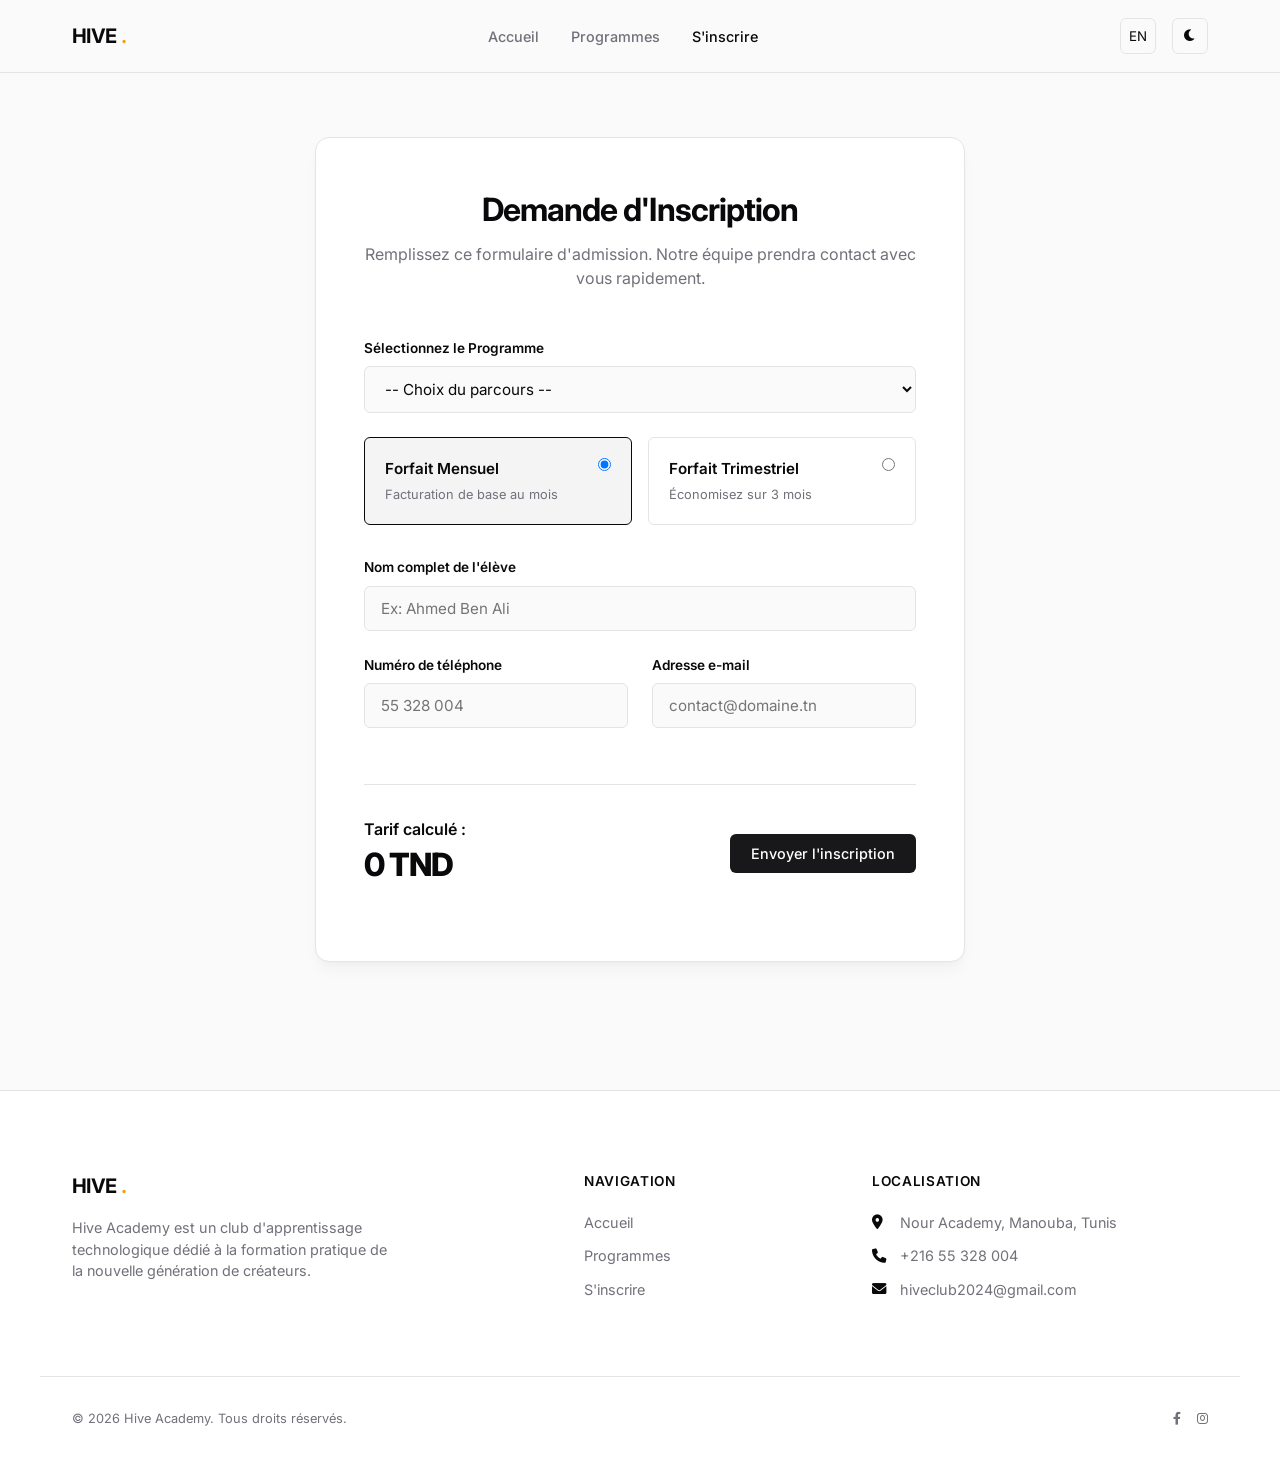
==== booking.html @ 786b8d94 "Add files via upload" ====
<!DOCTYPE html>
<html lang="fr">
<head>
    <meta charset="UTF-8">
    <meta name="viewport" content="width=device-width, initial-scale=1.0">
    <title>Inscription | Hive Academy</title>
    <link rel="stylesheet" href="style.css">
    <link rel="stylesheet" href="https://cdnjs.cloudflare.com/ajax/libs/font-awesome/6.0.0/css/all.min.css">
</head>
<body>

    <nav class="navbar">
        <div class="container nav-container">
            <a href="index.html" class="logo">HIVE<span>.</span></a>
            <ul class="nav-links">
                <li><a href="index.html" data-local="nav_home">Accueil</a></li>
                <li><a href="courses.html" data-local="nav_courses">Programmes</a></li>
                <li><a href="booking.html" data-local="nav_join">S'inscrire</a></li>
            </ul>
            <div class="nav-actions">
                <button id="langToggle" class="btn-icon">EN</button>
                <button id="themeToggle" class="btn-icon"><i class="fas fa-moon"></i></button>
            </div>
        </div>
    </nav>

    <main class="container" style="padding-top: 4rem;">
        <div class="form-box">
            <h2 class="section-title" style="margin-bottom:0.5rem;" data-local="form_title">Demande d'Inscription</h2>
            <p style="text-align:center; color:var(--text-muted); margin-bottom: 3rem;" data-local="form_subtitle">Remplissez ce formulaire d'admission. Notre équipe prendra contact avec vous rapidement.</p>
            
            <form id="admissionForm">
                <input type="hidden" name="access_key" id="web3_token_field">

                <div class="form-group">
                    <label data-local="lbl_program">Sélectionnez le Programme</label>
                    <select class="form-control" name="filiere_choisie" id="courseField" required>
                        <option value="" disabled selected>-- Choix du parcours --</option>
                        <option value="robo_jr">Robotique Junior (6-12 ans)</option>
                        <option value="robo_sr">Microélectronique Advanced (14-18 ans)</option>
                        <option value="web_front">Développement Web Front-End</option>
                        <option value="web_back">Architecture Web Back-End</option>
                        <option value="school_2">Informatique de niveau 2ème année</option>
                        <option value="school_3">Informatique de niveau 3ème année</option>
                        <option value="school_bac">Préparation intensive Épreuve BAC</option>
                    </select>
                </div>

                <div class="plans-selector">
                    <label class="plan-card">
                        <input type="radio" name="billing_term" value="monthly" checked>
                        <h4 data-local="opt_monthly">Forfait Mensuel</h4>
                        <p>Facturation de base au mois</p>
                    </label>
                    <label class="plan-card">
                        <input type="radio" name="billing_term" value="quarterly">
                        <h4 data-local="opt_quarterly">Forfait Trimestriel</h4>
                        <p data-local="opt_save">Économisez sur 3 mois</p>
                    </label>
                </div>

                <div class="form-group">
                    <label data-local="lbl_name">Nom complet de l'élève</label>
                    <input type="text" class="form-control" name="nom_complet" placeholder="Ex: Ahmed Ben Ali" required>
                </div>

                <div class="row">
                    <div class="form-group">
                        <label data-local="lbl_phone">Numéro de téléphone</label>
                        <input type="tel" class="form-control" name="telephone" placeholder="55 328 004" required>
                    </div>
                    <div class="form-group">
                        <label data-local="lbl_email">Adresse e-mail</label>
                        <input type="email" class="form-control" name="email_contact" placeholder="contact@domaine.tn" required>
                    </div>
                </div>

                <div class="summary-bar">
                    <div class="summary-total">
                        <span data-local="lbl_total">Tarif calculé :</span>
                        <div id="priceOutput">0 TND</div>
                    </div>
                    <button type="submit" id="submitTrigger" class="btn btn-primary" data-local="btn_submit">Envoyer l'inscription</button>
                </div>
                <div id="logCallback" style="margin-top: 1.5rem; text-align: center; font-size: 0.9rem; font-weight: 500;"></div>
            </form>
        </div>
    </main>

    <footer class="footer">
        <div class="container footer-main">
            <div class="footer-col">
                <a href="index.html" class="logo">HIVE<span>.</span></a>
                <p data-local="footer_desc">Hive Academy est un club d'apprentissage technologique dédié à la formation pratique de la nouvelle génération de créateurs.</p>
            </div>
            <div class="footer-col">
                <h4 data-local="footer_nav">Navigation</h4>
                <ul class="footer-links">
                    <li><a href="index.html" data-local="nav_home">Accueil</a></li>
                    <li><a href="courses.html" data-local="nav_courses">Programmes</a></li>
                    <li><a href="booking.html" data-local="nav_join">S'inscrire</a></li>
                </ul>
            </div>
            <div class="footer-col">
                <h4 data-local="footer_location">Localisation</h4>
                <ul class="footer-contacts">
                    <li><i class="fas fa-map-marker-alt"></i> Nour Academy, Manouba, Tunis</li>
                    <li><i class="fas fa-phone"></i> +216 55 328 004</li>
                    <li><i class="fas fa-envelope"></i> hiveclub2024@gmail.com</li>
                </ul>
            </div>
        </div>
        <div class="container footer-bottom">
            <div>&copy; 2026 Hive Academy. Tous droits réservés.</div>
            <div class="footer-socials">
                <a href="https://facebook.com" target="_blank"><i class="fab fa-facebook-f"></i></a>
                <a href="https://instagram.com" target="_blank"><i class="fab fa-instagram"></i></a>
            </div>
        </div>
    </footer>

    <script src="script.js"></script>
</body>
</html>
---- style.css ----
/* ==========================================================================
   1. VARIABLES DE DESIGN SYSTEM (SENSING LIGHT & DEEP DARK)
   ========================================================================== */
@import url('https://fonts.googleapis.com/css2?family=Inter:wght@300;400;500;600;700&family=JetBrains+Mono:wght@400;500&display=swap');

:root {
    --bg-main: #FAFAFA;
    --bg-surface: #FFFFFF;
    --bg-element: #F4F4F5;
    --border-color: #E4E4E7;
    --border-hover: #D4D4D8;
    
    --text-main: #09090B;
    --text-muted: #71717A;
    --text-inverse: #FFFFFF;
    
    --primary: #18181B;
    --primary-hover: #27272A;
    --accent: #F59E0B;
    --accent-soft: rgba(245, 158, 11, 0.08);
    
    --shadow-sm: 0 1px 2px 0 rgba(0, 0, 0, 0.05);
    --shadow-md: 0 4px 6px -1px rgba(0, 0, 0, 0.05), 0 2px 4px -1px rgba(0, 0, 0, 0.03);
    --shadow-lg: 0 10px 15px -3px rgba(0, 0, 0, 0.04), 0 4px 6px -2px rgba(0, 0, 0, 0.02);
    
    --radius-sm: 6px;
    --radius-md: 10px;
    --radius-lg: 14px;
    --font-sans: 'Inter', -apple-system, BlinkMacSystemFont, sans-serif;
    --font-mono: 'JetBrains Mono', monospace;
    --transition: all 0.2s cubic-bezier(0.4, 0, 0.2, 1);
}

[data-theme="dark"] {
    --bg-main: #09090B;
    --bg-surface: #121214;
    --bg-element: #1C1C1E;
    --border-color: #27272A;
    --border-hover: #3F3F46;
    
    --text-main: #F4F4F5;
    --text-muted: #A1A1AA;
    --text-inverse: #09090B;
    
    --primary: #F4F4F5;
    --primary-hover: #E4E4E7;
    --shadow-sm: 0 1px 2px 0 rgba(0, 0, 0, 0.5);
    --shadow-md: 0 4px 6px -1px rgba(0, 0, 0, 0.3);
    --shadow-lg: 0 10px 15px -3px rgba(0, 0, 0, 0.4);
}

/* ==========================================================================
   2. REINITIALISATION ET STRUCTURES DE BASE
   ========================================================================== */
* {
    margin: 0;
    padding: 0;
    box-sizing: border-box;
    font-family: var(--font-sans);
    -webkit-font-smoothing: antialiased;
}

body {
    background-color: var(--bg-main);
    color: var(--text-main);
    line-height: 1.5;
    font-size: 1rem;
    transition: background-color 0.3s ease, color 0.3s ease;
}

.container {
    max-width: 1200px;
    margin: 0 auto;
    padding: 0 2rem;
}

a {
    color: inherit;
    text-decoration: none;
    transition: var(--transition);
}

/* ==========================================================================
   3. NAVIGATION ET IDENTITÉ VISUELLE
   ========================================================================== */
.navbar {
    position: sticky;
    top: 0;
    z-index: 100;
    background-color: rgba(250, 250, 250, 0.8);
    backdrop-filter: blur(12px);
    -webkit-backdrop-filter: blur(12px);
    border-bottom: 1px solid var(--border-color);
    transition: var(--transition);
}

[data-theme="dark"] .navbar {
    background-color: rgba(9, 9, 11, 0.8);
}

.nav-container {
    display: flex;
    justify-content: space-between;
    align-items: center;
    height: 4.5rem;
}

.logo {
    font-weight: 700;
    font-size: 1.25rem;
    letter-spacing: -0.03em;
    display: flex;
    align-items: center;
    gap: 0.25rem;
}

.logo span {
    color: var(--accent);
}

.nav-links {
    display: flex;
    align-items: center;
    gap: 2rem;
    list-style: none;
}

.nav-links a {
    font-size: 0.9rem;
    font-weight: 500;
    color: var(--text-muted);
}

.nav-links a:hover, .nav-links a.active {
    color: var(--text-main);
}

.nav-actions {
    display: flex;
    align-items: center;
    gap: 1rem;
}

.btn-icon {
    background: transparent;
    border: 1px solid var(--border-color);
    width: 2.25rem;
    height: 2.25rem;
    border-radius: var(--radius-sm);
    color: var(--text-main);
    cursor: pointer;
    display: flex;
    align-items: center;
    justify-content: center;
    transition: var(--transition);
}

.btn-icon:hover {
    background-color: var(--bg-element);
    border-color: var(--border-hover);
}

/* ==========================================================================
   4. COMPOSANTS D'INTERFACE BOUTONS ET BADGES
   ========================================================================== */
.btn {
    display: inline-flex;
    align-items: center;
    justify-content: center;
    gap: 0.5rem;
    padding: 0.625rem 1.25rem;
    font-size: 0.9rem;
    font-weight: 500;
    border-radius: var(--radius-sm);
    cursor: pointer;
    transition: var(--transition);
    border: 1px solid transparent;
}

.btn-primary {
    background-color: var(--primary);
    color: var(--text-inverse);
}

.btn-primary:hover {
    background-color: var(--primary-hover);
    transform: translateY(-1px);
}

.btn-secondary {
    background-color: var(--bg-surface);
    border-color: var(--border-color);
    color: var(--text-main);
    box-shadow: var(--shadow-sm);
}

.btn-secondary:hover {
    background-color: var(--bg-element);
    border-color: var(--border-hover);
}

.badge {
    display: inline-flex;
    padding: 0.25rem 0.75rem;
    font-size: 0.75rem;
    font-weight: 600;
    border-radius: 9999px;
    background-color: var(--bg-element);
    color: var(--text-muted);
    border: 1px solid var(--border-color);
}

.badge-accent {
    background-color: var(--accent-soft);
    color: var(--accent);
    border-color: transparent;
}

/* ==========================================================================
   5. SECTIONS STRUCTURELLES (HERO ET GRILLES)
   ========================================================================== */
.hero {
    padding: 6rem 0;
    text-align: center;
}

.hero h1 {
    font-size: 3.5rem;
    font-weight: 800;
    letter-spacing: -0.04em;
    line-height: 1.1;
    margin: 1.5rem 0;
    color: var(--text-main);
}

.hero p {
    font-size: 1.125rem;
    color: var(--text-muted);
    max-width: 600px;
    margin: 0 auto 2.5rem;
}

.hero-cta {
    display: flex;
    justify-content: center;
    gap: 1rem;
}

.grid {
    display: grid;
    gap: 2rem;
    margin: 4rem 0;
}

.grid-3 { grid-template-columns: repeat(auto-fit, minmax(300px, 1fr)); }
.grid-2 { grid-template-columns: repeat(auto-fit, minmax(450px, 1fr)); }

/* ==========================================================================
   6. LES CARTES DE COMPOSANTS ET MODULES
   ========================================================================== */
.card {
    background-color: var(--bg-surface);
    border: 1px solid var(--border-color);
    border-radius: var(--radius-md);
    padding: 2.5rem;
    box-shadow: var(--shadow-sm);
    transition: var(--transition);
    display: flex;
    flex-direction: column;
    position: relative;
}

.card:hover {
    border-color: var(--border-hover);
    box-shadow: var(--shadow-md);
    transform: translateY(-2px);
}

.card-icon {
    font-size: 1.5rem;
    color: var(--text-main);
    margin-bottom: 1.5rem;
}

.card h3 {
    font-size: 1.25rem;
    font-weight: 600;
    margin-bottom: 0.75rem;
    letter-spacing: -0.01em;
}

.card p {
    color: var(--text-muted);
    font-size: 0.95rem;
    margin-bottom: 1.5rem;
}

.card-list {
    list-style: none;
    margin-bottom: 2rem;
}

.card-list li {
    font-size: 0.9rem;
    color: var(--text-main);
    margin-bottom: 0.75rem;
    display: flex;
    align-items: center;
    gap: 0.5rem;
}

.card-list li::before {
    content: "•";
    color: var(--accent);
    font-weight: bold;
}

.card-footer {
    margin-top: auto;
    padding-top: 1.5rem;
    border-top: 1px solid var(--border-color);
    display: flex;
    justify-content: space-between;
    align-items: center;
}

.price {
    font-size: 1.5rem;
    font-weight: 700;
    letter-spacing: -0.02em;
}

.price span {
    font-size: 0.85rem;
    font-weight: 400;
    color: var(--text-muted);
}

/* ==========================================================================
   7. FORMULAIRE DE RÉSERVATION ET REACTION INTERACTIVE
   ========================================================================== */
.section-title {
    font-size: 2rem;
    font-weight: 700;
    letter-spacing: -0.03em;
    text-align: center;
    margin-bottom: 3rem;
}

.form-box {
    max-width: 650px;
    margin: 0 auto;
    background-color: var(--bg-surface);
    border: 1px solid var(--border-color);
    border-radius: var(--radius-lg);
    padding: 3rem;
    box-shadow: var(--shadow-lg);
}

.form-group {
    margin-bottom: 1.5rem;
}

.form-group label {
    display: block;
    font-size: 0.85rem;
    font-weight: 600;
    margin-bottom: 0.5rem;
}

.form-control {
    width: 100%;
    padding: 0.75rem 1rem;
    font-size: 0.95rem;
    background-color: var(--bg-main);
    border: 1px solid var(--border-color);
    border-radius: var(--radius-sm);
    color: var(--text-main);
    outline: none;
    transition: var(--transition);
}

.form-control:focus {
    border-color: var(--text-main);
    box-shadow: 0 0 0 2px var(--border-color);
}

.row {
    display: grid;
    grid-template-columns: 1fr 1fr;
    gap: 1.5rem;
}

.plans-selector {
    display: grid;
    grid-template-columns: 1fr 1fr;
    gap: 1rem;
    margin-bottom: 2rem;
}

.plan-card {
    border: 1px solid var(--border-color);
    border-radius: var(--radius-sm);
    padding: 1.25rem;
    cursor: pointer;
    position: relative;
    transition: var(--transition);
}

.plan-card input {
    position: absolute;
    top: 1.25rem;
    right: 1.25rem;
}

.plan-card h4 {
    font-size: 0.95rem;
    font-weight: 600;
    margin-bottom: 0.25rem;
}

.plan-card p {
    font-size: 0.8rem;
    color: var(--text-muted);
}

.plan-card:has(input:checked) {
    border-color: var(--text-main);
    background-color: var(--bg-element);
}

.summary-bar {
    display: flex;
    justify-content: space-between;
    align-items: center;
    padding-top: 2rem;
    border-top: 1px solid var(--border-color);
    margin-top: 2rem;
}

.summary-total {
    font-size: 1rem;
    font-weight: 600;
}

.summary-total div {
    font-size: 2rem;
    font-weight: 800;
    letter-spacing: -0.03em;
}

/* ==========================================================================
   8. SITE FOOTER (CORRECTION ET CONTRASTE TOTAL TOUT MODE)
   ========================================================================== */
.footer {
    background-color: var(--bg-surface);
    border-top: 1px solid var(--border-color);
    padding: 5rem 0 2.5rem;
    margin-top: 8rem;
    font-size: 0.9rem;
}

.footer-main {
    display: grid;
    grid-template-columns: 2fr 1fr 1.5fr;
    gap: 4rem;
    margin-bottom: 4rem;
}

.footer-col p {
    color: var(--text-muted);
    margin-top: 1rem;
    max-width: 320px;
}

.footer-col h4 {
    font-weight: 600;
    font-size: 0.85rem;
    text-transform: uppercase;
    letter-spacing: 0.05em;
    margin-bottom: 1.25rem;
    color: var(--text-main);
}

.footer-links {
    list-style: none;
}

.footer-links li {
    margin-bottom: 0.75rem;
}

.footer-links a {
    color: var(--text-muted);
}

.footer-links a:hover {
    color: var(--text-main);
}

.footer-contacts {
    list-style: none;
    color: var(--text-muted);
}

.footer-contacts li {
    margin-bottom: 0.75rem;
    display: flex;
    align-items: center;
    gap: 0.75rem;
}

.footer-contacts i {
    width: 1rem;
    color: var(--text-main);
}

.footer-bottom {
    border-top: 1px solid var(--border-color);
    padding-top: 2rem;
    display: flex;
    justify-content: space-between;
    align-items: center;
    color: var(--text-muted);
    font-size: 0.8rem;
}

.footer-socials {
    display: flex;
    gap: 1rem;
}

/* ==========================================================================
   9. RESPONSIVE DESIGN (MEDIA QUERIES FLUIDES)
   ========================================================================== */
@media (max-width: 968px) {
    .footer-main { grid-template-columns: 1fr 1fr; gap: 3rem; }
    .footer-col:first-child { grid-column: span 2; }
}

@media (max-width: 768px) {
    .hero h1 { font-size: 2.5rem; }
    .nav-links { display: none; }
    .row, .plans-selector { grid-template-columns: 1fr; gap: 1.5rem; }
    .form-box { padding: 2rem 1.5rem; }
    .footer-main { grid-template-columns: 1fr; }
    .footer-col:first-child { grid-column: span 1; }
    .footer-bottom { flex-direction: column; gap: 1.5rem; text-align: center; }
}
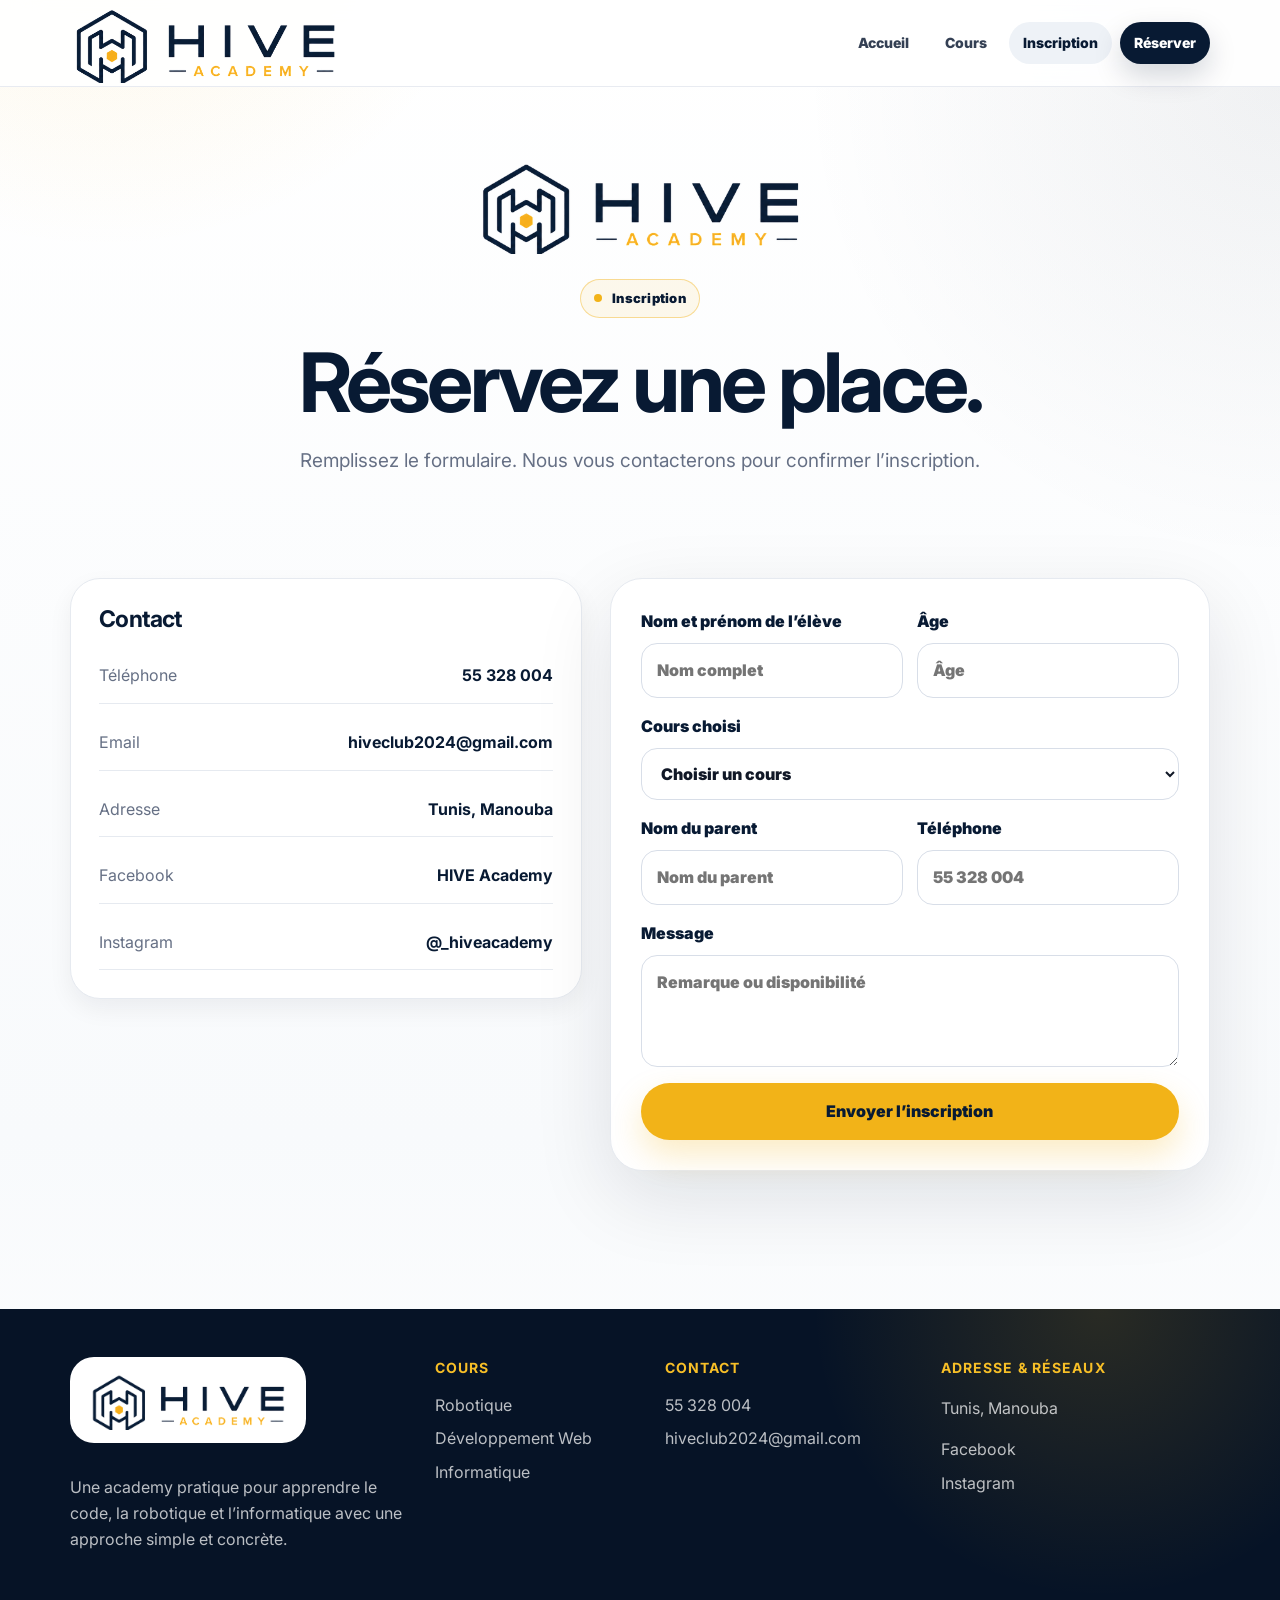
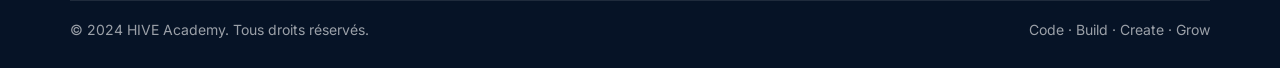
==== commit 9e9a3585: "Update booking.html" ====
--- a/booking.html
+++ b/booking.html
@@ -1,124 +1,130 @@
-<!DOCTYPE html>
+<!doctype html>
 <html lang="fr">
 <head>
-    <meta charset="UTF-8">
-    <meta name="viewport" content="width=device-width, initial-scale=1.0">
-    <title>Inscription | Hive Academy</title>
-    <link rel="stylesheet" href="style.css">
-    <link rel="stylesheet" href="https://cdnjs.cloudflare.com/ajax/libs/font-awesome/6.0.0/css/all.min.css">
+  <meta charset="utf-8">
+<meta name="viewport" content="width=device-width, initial-scale=1">
+<link rel="preconnect" href="https://fonts.googleapis.com">
+<link rel="preconnect" href="https://fonts.gstatic.com" crossorigin>
+<link href="https://fonts.googleapis.com/css2?family=Inter:wght@500;600;700;800;900&display=swap" rel="stylesheet">
+<link rel="stylesheet" href="style.css">
+  <title>Inscription | HIVE Academy</title>
+  <meta name="description" content="Inscription HIVE Academy : code, robotique et informatique à Tunis, Manouba.">
 </head>
-<body>
+<body data-page="booking">
+<header class="topbar">
+  <nav class="nav container">
+    <a class="logo" href="index.html" aria-label="HIVE Academy"></a>
+    <button class="menu-btn" data-menu type="button">Menu</button>
+    <div class="navlinks" data-links>
+      <a href="index.html" data-nav="home">Accueil</a>
+      <a href="courses.html" data-nav="courses">Cours</a>
+      <a href="booking.html" data-nav="booking">Inscription</a>
+      <a class="nav-button" href="booking.html">Réserver</a>
+    </div>
+  </nav>
+</header>
 
-    <nav class="navbar">
-        <div class="container nav-container">
-            <a href="index.html" class="logo">HIVE<span>.</span></a>
-            <ul class="nav-links">
-                <li><a href="index.html" data-local="nav_home">Accueil</a></li>
-                <li><a href="courses.html" data-local="nav_courses">Programmes</a></li>
-                <li><a href="booking.html" data-local="nav_join">S'inscrire</a></li>
-            </ul>
-            <div class="nav-actions">
-                <button id="langToggle" class="btn-icon">EN</button>
-                <button id="themeToggle" class="btn-icon"><i class="fas fa-moon"></i></button>
-            </div>
+<main>
+  <section class="page-hero">
+    <div class="container">
+      <div class="logo logo-center"></div>
+      <span class="kicker">Inscription</span>
+      <h1>Réservez une place.</h1>
+      <p>Remplissez le formulaire. Nous vous contacterons pour confirmer l’inscription.</p>
+    </div>
+  </section>
+
+  <section class="section">
+    <div class="container booking-grid">
+      <aside class="contact-card">
+        <h3>Contact</h3>
+        <div class="info-list">
+          <div class="info-row"><span>Téléphone</span><b>55 328 004</b></div>
+          <div class="info-row"><span>Email</span><b><a href="mailto:hiveclub2024@gmail.com">hiveclub2024@gmail.com</a></b></div>
+          <div class="info-row"><span>Adresse</span><b>Tunis, Manouba</b></div>
+          <div class="info-row"><span>Facebook</span><b><a href="https://www.facebook.com/profile.php?id=61591514100139" target="_blank" rel="noopener">HIVE Academy</a></b></div>
+          <div class="info-row"><span>Instagram</span><b><a href="https://www.instagram.com/_hiveacademy/" target="_blank" rel="noopener">@_hiveacademy</a></b></div>
         </div>
-    </nav>
+      </aside>
 
-    <main class="container" style="padding-top: 4rem;">
-        <div class="form-box">
-            <h2 class="section-title" style="margin-bottom:0.5rem;" data-local="form_title">Demande d'Inscription</h2>
-            <p style="text-align:center; color:var(--text-muted); margin-bottom: 3rem;" data-local="form_subtitle">Remplissez ce formulaire d'admission. Notre équipe prendra contact avec vous rapidement.</p>
-            
-            <form id="admissionForm">
-                <input type="hidden" name="access_key" id="web3_token_field">
+      <section class="form-card">
+        <form id="bookingForm">
+          <input type="hidden" name="access_key" id="access_key">
+          <input type="hidden" name="subject" value="Nouvelle inscription HIVE Academy">
+          <input type="checkbox" name="botcheck" class="hidden">
 
-                <div class="form-group">
-                    <label data-local="lbl_program">Sélectionnez le Programme</label>
-                    <select class="form-control" name="filiere_choisie" id="courseField" required>
-                        <option value="" disabled selected>-- Choix du parcours --</option>
-                        <option value="robo_jr">Robotique Junior (6-12 ans)</option>
-                        <option value="robo_sr">Microélectronique Advanced (14-18 ans)</option>
-                        <option value="web_front">Développement Web Front-End</option>
-                        <option value="web_back">Architecture Web Back-End</option>
-                        <option value="school_2">Informatique de niveau 2ème année</option>
-                        <option value="school_3">Informatique de niveau 3ème année</option>
-                        <option value="school_bac">Préparation intensive Épreuve BAC</option>
-                    </select>
-                </div>
+          <div class="form-row">
+            <label>Nom et prénom de l’élève
+              <input name="student_name" required placeholder="Nom complet">
+            </label>
+            <label>Âge
+              <input name="age" placeholder="Âge">
+            </label>
+          </div>
 
-                <div class="plans-selector">
-                    <label class="plan-card">
-                        <input type="radio" name="billing_term" value="monthly" checked>
-                        <h4 data-local="opt_monthly">Forfait Mensuel</h4>
-                        <p>Facturation de base au mois</p>
-                    </label>
-                    <label class="plan-card">
-                        <input type="radio" name="billing_term" value="quarterly">
-                        <h4 data-local="opt_quarterly">Forfait Trimestriel</h4>
-                        <p data-local="opt_save">Économisez sur 3 mois</p>
-                    </label>
-                </div>
+          <label>Cours choisi
+            <select name="course" id="courseSelect" required>
+              <option value="">Choisir un cours</option>
+              <option>Robotique Junior</option>
+              <option>Robotique</option>
+              <option>Développement Web</option>
+              <option>Informatique 2ème</option>
+              <option>Informatique 3ème</option>
+            </select>
+          </label>
 
-                <div class="form-group">
-                    <label data-local="lbl_name">Nom complet de l'élève</label>
-                    <input type="text" class="form-control" name="nom_complet" placeholder="Ex: Ahmed Ben Ali" required>
-                </div>
+          <div class="form-row">
+            <label>Nom du parent
+              <input name="parent_name" placeholder="Nom du parent">
+            </label>
+            <label>Téléphone
+              <input name="phone" required placeholder="55 328 004">
+            </label>
+          </div>
 
-                <div class="row">
-                    <div class="form-group">
-                        <label data-local="lbl_phone">Numéro de téléphone</label>
-                        <input type="tel" class="form-control" name="telephone" placeholder="55 328 004" required>
-                    </div>
-                    <div class="form-group">
-                        <label data-local="lbl_email">Adresse e-mail</label>
-                        <input type="email" class="form-control" name="email_contact" placeholder="contact@domaine.tn" required>
-                    </div>
-                </div>
+          <label>Message
+            <textarea name="message" placeholder="Remarque ou disponibilité"></textarea>
+          </label>
 
-                <div class="summary-bar">
-                    <div class="summary-total">
-                        <span data-local="lbl_total">Tarif calculé :</span>
-                        <div id="priceOutput">0 TND</div>
-                    </div>
-                    <button type="submit" id="submitTrigger" class="btn btn-primary" data-local="btn_submit">Envoyer l'inscription</button>
-                </div>
-                <div id="logCallback" style="margin-top: 1.5rem; text-align: center; font-size: 0.9rem; font-weight: 500;"></div>
-            </form>
-        </div>
-    </main>
+          <button class="btn btn-primary" type="submit">Envoyer l’inscription</button>
+          <div class="notice" id="formNotice"></div>
+        </form>
+      </section>
+    </div>
+  </section>
+</main>
 
-    <footer class="footer">
-        <div class="container footer-main">
-            <div class="footer-col">
-                <a href="index.html" class="logo">HIVE<span>.</span></a>
-                <p data-local="footer_desc">Hive Academy est un club d'apprentissage technologique dédié à la formation pratique de la nouvelle génération de créateurs.</p>
-            </div>
-            <div class="footer-col">
-                <h4 data-local="footer_nav">Navigation</h4>
-                <ul class="footer-links">
-                    <li><a href="index.html" data-local="nav_home">Accueil</a></li>
-                    <li><a href="courses.html" data-local="nav_courses">Programmes</a></li>
-                    <li><a href="booking.html" data-local="nav_join">S'inscrire</a></li>
-                </ul>
-            </div>
-            <div class="footer-col">
-                <h4 data-local="footer_location">Localisation</h4>
-                <ul class="footer-contacts">
-                    <li><i class="fas fa-map-marker-alt"></i> Nour Academy, Manouba, Tunis</li>
-                    <li><i class="fas fa-phone"></i> +216 55 328 004</li>
-                    <li><i class="fas fa-envelope"></i> hiveclub2024@gmail.com</li>
-                </ul>
-            </div>
-        </div>
-        <div class="container footer-bottom">
-            <div>&copy; 2026 Hive Academy. Tous droits réservés.</div>
-            <div class="footer-socials">
-                <a href="https://facebook.com" target="_blank"><i class="fab fa-facebook-f"></i></a>
-                <a href="https://instagram.com" target="_blank"><i class="fab fa-instagram"></i></a>
-            </div>
-        </div>
-    </footer>
-
-    <script src="script.js"></script>
+<footer class="footer">
+  <div class="footer-inner">
+    <div class="footer-grid">
+      <div>
+        <div class="footer-brand-card"><div class="logo"></div></div>
+        <p>Une academy pratique pour apprendre le code, la robotique et l’informatique avec une approche simple et concrète.</p>
+      </div>
+      <div>
+        <h4>Cours</h4>
+        <a href="courses.html">Robotique</a>
+        <a href="courses.html">Développement Web</a>
+        <a href="courses.html">Informatique</a>
+      </div>
+      <div>
+        <h4>Contact</h4>
+        <a href="tel:+21655328004">55 328 004</a>
+        <a href="mailto:hiveclub2024@gmail.com">hiveclub2024@gmail.com</a>
+      </div>
+      <div>
+        <h4>Adresse & réseaux</h4>
+        <p>Tunis, Manouba</p>
+        <a href="https://www.facebook.com/profile.php?id=61591514100139" target="_blank" rel="noopener">Facebook</a>
+        <a href="https://www.instagram.com/_hiveacademy/" target="_blank" rel="noopener">Instagram</a>
+      </div>
+    </div>
+    <div class="footer-bottom">
+      <span>© 2024 HIVE Academy. Tous droits réservés.</span>
+      <span>Code · Build · Create · Grow</span>
+    </div>
+  </div>
+</footer>
+<script src="script.js"></script>
 </body>
-</html>+</html>
--- a/style.css
+++ b/style.css
@@ -1,549 +1,912 @@
-/* ==========================================================================
-   1. VARIABLES DE DESIGN SYSTEM (SENSING LIGHT & DEEP DARK)
-   ========================================================================== */
-@import url('https://fonts.googleapis.com/css2?family=Inter:wght@300;400;500;600;700&family=JetBrains+Mono:wght@400;500&display=swap');
+/*
+  HIVE Academy Website
+  Single-folder static website: index.html, courses.html, booking.html, style.css, script.js
+  No assets folder. Logo is embedded as a data URI.
+  Direction: clean, premium, simple, parent-friendly, youth-friendly.
+*/
 
 :root {
-    --bg-main: #FAFAFA;
-    --bg-surface: #FFFFFF;
-    --bg-element: #F4F4F5;
-    --border-color: #E4E4E7;
-    --border-hover: #D4D4D8;
-    
-    --text-main: #09090B;
-    --text-muted: #71717A;
-    --text-inverse: #FFFFFF;
-    
-    --primary: #18181B;
-    --primary-hover: #27272A;
-    --accent: #F59E0B;
-    --accent-soft: rgba(245, 158, 11, 0.08);
-    
-    --shadow-sm: 0 1px 2px 0 rgba(0, 0, 0, 0.05);
-    --shadow-md: 0 4px 6px -1px rgba(0, 0, 0, 0.05), 0 2px 4px -1px rgba(0, 0, 0, 0.03);
-    --shadow-lg: 0 10px 15px -3px rgba(0, 0, 0, 0.04), 0 4px 6px -2px rgba(0, 0, 0, 0.02);
-    
-    --radius-sm: 6px;
-    --radius-md: 10px;
-    --radius-lg: 14px;
-    --font-sans: 'Inter', -apple-system, BlinkMacSystemFont, sans-serif;
-    --font-mono: 'JetBrains Mono', monospace;
-    --transition: all 0.2s cubic-bezier(0.4, 0, 0.2, 1);
-}
-
-[data-theme="dark"] {
-    --bg-main: #09090B;
-    --bg-surface: #121214;
-    --bg-element: #1C1C1E;
-    --border-color: #27272A;
-    --border-hover: #3F3F46;
-    
-    --text-main: #F4F4F5;
-    --text-muted: #A1A1AA;
-    --text-inverse: #09090B;
-    
-    --primary: #F4F4F5;
-    --primary-hover: #E4E4E7;
-    --shadow-sm: 0 1px 2px 0 rgba(0, 0, 0, 0.5);
-    --shadow-md: 0 4px 6px -1px rgba(0, 0, 0, 0.3);
-    --shadow-lg: 0 10px 15px -3px rgba(0, 0, 0, 0.4);
-}
-
-/* ==========================================================================
-   2. REINITIALISATION ET STRUCTURES DE BASE
-   ========================================================================== */
+  --navy-950: #061326;
+  --navy-900: #081a33;
+  --navy-850: #0b203c;
+  --navy-800: #102a4c;
+  --navy-700: #18385e;
+  --gold-600: #f2b318;
+  --gold-500: #f7bf27;
+  --gold-100: #fff4d6;
+  --ink-900: #111827;
+  --ink-700: #344054;
+  --ink-600: #475467;
+  --ink-500: #667085;
+  --line: #e6eaf0;
+  --line-strong: #d6dce6;
+  --surface: #ffffff;
+  --surface-2: #f7f9fc;
+  --surface-3: #f1f5f9;
+  --success: #027a48;
+  --error: #b42318;
+  --radius-xs: 10px;
+  --radius-sm: 14px;
+  --radius-md: 20px;
+  --radius-lg: 28px;
+  --radius-xl: 36px;
+  --shadow-sm: 0 10px 24px rgba(6, 19, 38, .06);
+  --shadow-md: 0 18px 44px rgba(6, 19, 38, .08);
+  --shadow-lg: 0 26px 80px rgba(6, 19, 38, .11);
+  --logo: url("[data-uri]");
+  --mark: url("[data-uri]